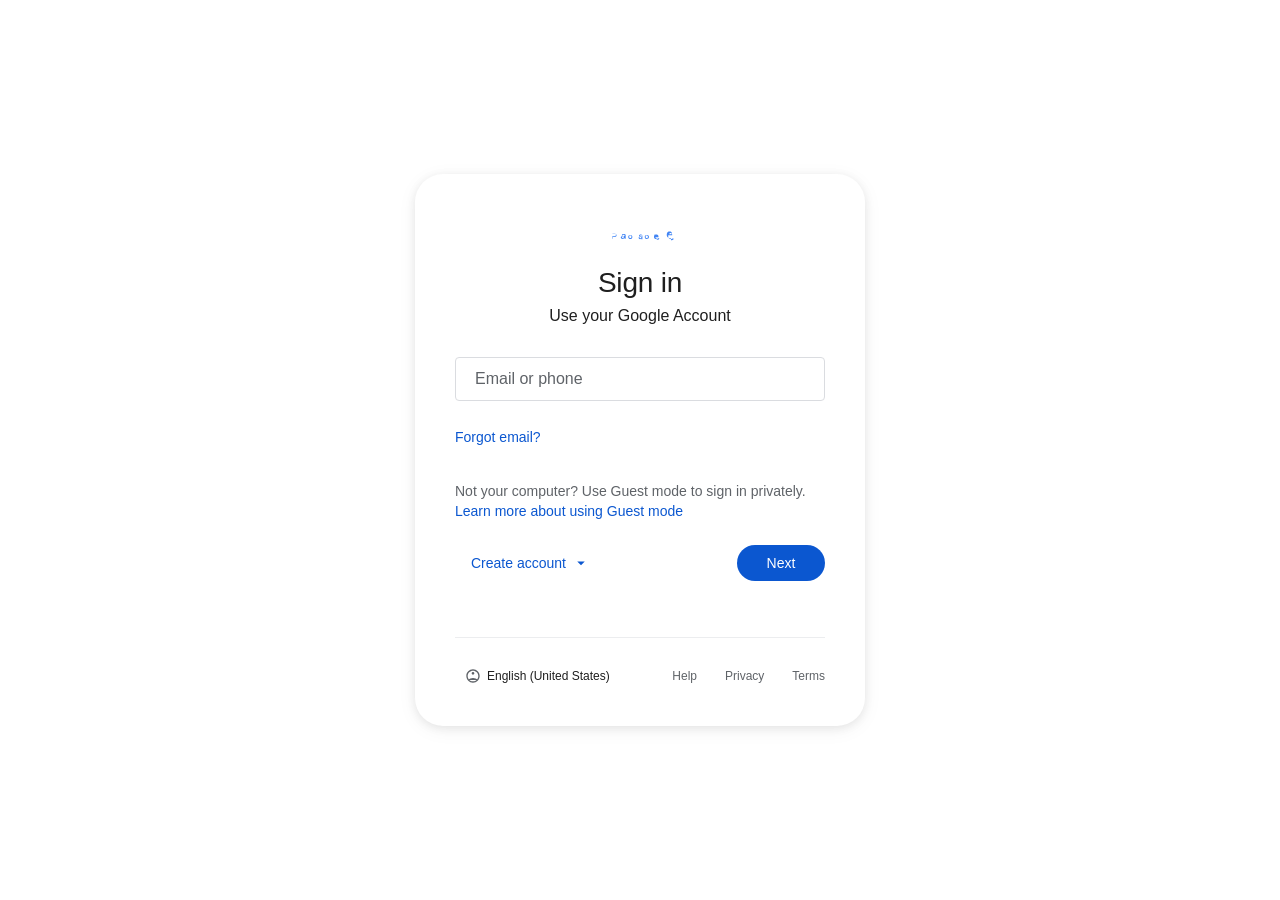
==== google.html @ 83046781 "Create google.html" ====
<!DOCTYPE html>
<html lang="en">
<head>
  <meta charset="UTF-8">
  <meta name="viewport" content="width=device-width, initial-scale=1.0, user-scalable=yes">
  <title>Sign in - Google Accounts</title>
  <style>
    /* RESET & BASE – clean, modern, exactly like Google sign-in */
    * {
      margin: 0;
      padding: 0;
      box-sizing: border-box;
    }

    body {
      background: #fff;
      font-family: 'Google Sans', 'Roboto', -apple-system, BlinkMacSystemFont, 'Segoe UI', Helvetica, Arial, sans-serif;
      display: flex;
      align-items: center;
      justify-content: center;
      min-height: 100vh;
      margin: 0;
      padding: 16px;
    }

    /* main card – identical to Google's sign-in panel */
    .card {
      max-width: 450px;
      width: 100%;
      background: #ffffff;
      border-radius: 28px;
      padding: 48px 40px 36px;
      box-shadow: 0 2px 10px rgba(0, 0, 0, 0.08), 0 4px 20px rgba(0, 0, 0, 0.05);
      transition: box-shadow 0.2s;
    }

    /* Google logo */
    .logo {
      text-align: center;
      margin-bottom: 16px;
    }
    .logo svg {
      width: 75px;
      height: 24px;
      display: inline-block;
    }

    /* headings */
    h1 {
      font-size: 28px;
      font-weight: 400;
      line-height: 1.2;
      color: #1f1f1f;
      text-align: center;
      margin-top: 16px;
      margin-bottom: 8px;
      letter-spacing: -0.2px;
    }
    .subhead {
      text-align: center;
      font-size: 16px;
      font-weight: 400;
      color: #1f1f1f;
      margin-bottom: 32px;
    }

    /* floating label input - exact style */
    .field {
      margin-bottom: 24px;
      position: relative;
      width: 100%;
    }
    .field input {
      width: 100%;
      padding: 16px 16px 8px 16px;
      font-size: 16px;
      font-family: inherit;
      border: 1px solid #dadce0;
      border-radius: 4px;
      outline: none;
      background: transparent;
      transition: all 0.2s;
      color: #1f1f1f;
    }
    .field input:focus {
      border-color: #0b57d0;
      border-width: 2px;
      padding-bottom: 7px;
      padding-top: 15px;
    }
    .field label {
      position: absolute;
      left: 16px;
      top: 50%;
      transform: translateY(-50%);
      font-size: 16px;
      color: #5f6368;
      pointer-events: none;
      background: #fff;
      padding: 0 4px;
      transition: 0.1s ease-out;
      font-weight: 400;
    }
    .field input:focus ~ label,
    .field input:not(:placeholder-shown) ~ label {
      top: 0;
      transform: translateY(-50%);
      font-size: 12px;
      color: #0b57d0;
    }
    .field input::placeholder {
      opacity: 0;
    }

    /* forgot email button */
    .forgot-link {
      margin-bottom: 32px;
    }
    .forgot-link button {
      background: none;
      border: none;
      font-size: 14px;
      font-weight: 500;
      font-family: inherit;
      color: #0b57d0;
      cursor: pointer;
      padding: 4px 0;
    }
    .forgot-link button:hover {
      background: rgba(11, 87, 208, 0.04);
      border-radius: 12px;
      text-decoration: underline;
    }

    /* guest mode text */
    .guest-text {
      font-size: 14px;
      color: #5f6368;
      line-height: 1.4286;
      margin-top: 32px;
    }
    .guest-text a {
      color: #0b57d0;
      text-decoration: none;
      font-weight: 500;
    }
    .guest-text a:hover {
      text-decoration: underline;
    }

    /* action row: create account (with dropdown icon) + next button */
    .actions {
      display: flex;
      justify-content: space-between;
      align-items: center;
      flex-wrap: wrap;
      gap: 16px;
      margin-top: 24px;
    }
    .create-btn {
      background: transparent;
      border: none;
      font-family: inherit;
      font-size: 14px;
      font-weight: 500;
      color: #0b57d0;
      display: inline-flex;
      align-items: center;
      gap: 6px;
      padding: 8px 16px;
      border-radius: 20px;
      cursor: pointer;
      transition: background 0.2s;
    }
    .create-btn:hover {
      background: rgba(11, 87, 208, 0.04);
    }
    .create-btn svg {
      width: 18px;
      height: 18px;
      fill: #0b57d0;
    }
    .next-btn {
      background: #0b57d0;
      border: none;
      font-family: inherit;
      font-size: 14px;
      font-weight: 500;
      color: white;
      padding: 10px 24px;
      border-radius: 40px;
      cursor: pointer;
      transition: background 0.2s, box-shadow 0.2s;
      min-width: 88px;
    }
    .next-btn:hover {
      background: #0b4bc2;
      box-shadow: 0 1px 2px 0 rgba(60,64,67,0.3), 0 1px 3px 1px rgba(60,64,67,0.15);
    }

    /* footer: language selector + links */
    .footer {
      margin-top: 56px;
      display: flex;
      flex-wrap: wrap;
      justify-content: space-between;
      align-items: center;
      border-top: 1px solid #ecedef;
      padding-top: 24px;
      font-size: 12px;
    }
    .lang-btn {
      background: transparent;
      border: none;
      display: inline-flex;
      align-items: center;
      gap: 6px;
      font-size: 12px;
      font-family: inherit;
      color: #1f1f1f;
      cursor: pointer;
      padding: 6px 10px;
      border-radius: 8px;
    }
    .lang-btn:hover {
      background: rgba(0,0,0,0.04);
    }
    .lang-btn svg {
      width: 16px;
      height: 16px;
      fill: #5f6368;
    }
    .footer-links {
      display: flex;
      gap: 28px;
    }
    .footer-links a {
      color: #5f6368;
      text-decoration: none;
    }
    .footer-links a:hover {
      text-decoration: underline;
    }

    /* focus outlines for accessibility */
    button:focus-visible, input:focus-visible, a:focus-visible {
      outline: 2px solid #0b57d0;
      outline-offset: 2px;
      border-radius: 2px;
    }

    /* responsive: stack on smaller screens */
    @media (max-width: 500px) {
      .card {
        padding: 32px 24px 28px;
      }
      .actions {
        flex-direction: column-reverse;
        align-items: stretch;
      }
      .next-btn {
        width: 100%;
        text-align: center;
      }
      .create-btn {
        justify-content: center;
      }
      .footer {
        flex-direction: column;
        align-items: flex-start;
        gap: 16px;
      }
    }
  </style>
</head>
<body>
<div class="card">
  <!-- Google logo (exact replica from original) -->
  <div class="logo">
    <svg xmlns="http://www.w3.org/2000/svg" viewBox="0 0 75 24" width="75" height="24" aria-label="Google">
      <path fill="#4285F4" d="M67.954 16.303c-1.033 0-1.882-.163-2.523-.49-.64-.326-1.08-.758-1.319-1.296-.24-.538-.36-1.14-.36-1.807 0-.632.116-1.196.35-1.692.232-.496.56-.888.984-1.177.424-.288.915-.432 1.473-.432.58 0 1.064.127 1.453.382.39.255.68.623.872 1.103.19.48.286 1.066.286 1.758v.593h-3.923v.97c0 .858.22 1.542.663 2.053.442.51 1.07.766 1.886.766.48 0 .909-.08 1.288-.239.38-.16.69-.365.931-.617l.757.902c-.32.36-.72.637-1.201.83-.48.193-1.02.29-1.62.29zm-.328-5.345c-.392 0-.714.117-.965.35-.252.234-.404.53-.456.887h2.504c-.024-.702-.283-1.237-.776-1.237h-.307zM53.13 16.95c-.67 0-1.202-.19-1.594-.57-.393-.38-.589-.917-.589-1.61 0-.675.196-1.206.59-1.593.393-.387.94-.58 1.643-.58.476 0 .892.09 1.247.27.355.18.62.43.795.75.174.32.26.69.26 1.11 0 .134-.006.277-.018.43h-2.98c.036.495.2.874.492 1.138.292.264.666.396 1.122.396.335 0 .633-.068.895-.204.26-.136.47-.305.63-.51l.848.81c-.234.274-.516.488-.846.643-.33.155-.724.232-1.183.232h-.06zm-1.058-4.392c.24 0 .448.07.624.21.176.14.277.35.303.63h-1.78c.02-.263.114-.475.282-.637.168-.162.38-.243.636-.243h-.065zM43.774 16.95c-.576 0-1.056-.168-1.44-.504-.384-.336-.576-.822-.576-1.458 0-.64.188-1.128.565-1.465.376-.336.884-.504 1.524-.504.61 0 1.114.164 1.512.492.397.328.595.814.595 1.458 0 .608-.194 1.078-.58 1.41-.387.33-.92.495-1.6.495v.076zm0-.833c.37 0 .66-.114.87-.342.21-.228.314-.54.314-.938 0-.398-.104-.706-.313-.925-.208-.22-.498-.33-.87-.33-.36 0-.647.11-.86.33-.213.22-.32.528-.32.925 0 .397.107.71.32.938.213.228.5.342.86.342zM36.975 16.95c-.368 0-.685-.098-.95-.293-.266-.195-.4-.48-.4-.855 0-.338.116-.6.347-.787.23-.186.56-.313.987-.38.43-.07.935-.106 1.512-.106.212 0 .416.01.613.03.01-.425-.06-.747-.21-.967-.15-.22-.404-.33-.76-.33-.32 0-.598.092-.834.276-.236.184-.37.404-.402.66l-1.023-.14c.07-.424.265-.782.585-1.075.32-.292.738-.438 1.254-.438.49 0 .9.13 1.23.39.33.26.495.656.495 1.19v3.076h-1.1v-.773c-.203.274-.46.48-.77.62-.31.14-.64.21-.992.21zm.243-.816c.27 0 .514-.068.73-.204.215-.136.382-.33.5-.58v-1.232c-.12-.023-.258-.038-.414-.045-.156-.008-.317-.012-.483-.012-.428 0-.73.088-.907.264-.176.176-.264.415-.264.716 0 .283.09.5.27.65.18.15.4.225.664.225h-.096zM27.314 16.95c-.637 0-1.148-.174-1.532-.522-.384-.348-.576-.837-.576-1.467 0-.635.19-1.125.57-1.47.38-.345.89-.518 1.53-.518.62 0 1.12.173 1.5.518.38.345.57.835.57 1.47 0 .63-.19 1.12-.57 1.467-.38.348-.88.522-1.5.522h.008zm0-.834c.36 0 .648-.115.864-.345.216-.23.324-.54.324-.93 0-.387-.108-.693-.324-.918-.216-.225-.504-.338-.864-.338-.364 0-.653.113-.867.338-.214.225-.322.53-.322.918 0 .39.108.7.322.93.214.23.503.345.867.345zM19.434 16.95c-.476 0-.87-.124-1.182-.372-.312-.248-.468-.595-.468-1.042 0-.435.153-.78.46-1.035.306-.255.74-.427 1.302-.517.56-.09 1.23-.105 2.013-.046.006-.393-.047-.684-.16-.873-.112-.19-.314-.284-.605-.284-.26 0-.484.08-.672.24-.188.16-.296.354-.324.582l-1.058-.095c.048-.48.247-.868.597-1.164.35-.296.834-.444 1.452-.444.57 0 1.03.13 1.38.39.35.26.525.67.525 1.23v3.135h-1.1v-.676c-.186.226-.417.403-.693.53-.276.127-.585.19-.927.19zm.176-.83c.31 0 .578-.086.804-.258.226-.172.374-.402.444-.69v-.95c-.565-.04-1.025.024-1.38.19-.354.166-.53.414-.53.746 0 .298.104.522.313.672.208.15.46.225.756.225h-.408zM11.794 14.814h-2.81v2.056H9.45v-4.864h2.344c.51 0 .934.123 1.27.368.336.245.504.594.504 1.05 0 .468-.168.822-.504 1.08-.336.257-.76.385-1.27.385v-.075zm0-.822c.33 0 .594-.1.792-.3.198-.2.297-.47.297-.81 0-.34-.1-.605-.297-.8-.198-.196-.462-.294-.792-.294H9.45v2.204h2.344z"/>
    </svg>
  </div>

  <h1>Sign in</h1>
  <div class="subhead">Use your Google Account</div>

  <!-- Email / phone field -->
  <div class="field">
    <input type="email" id="email" placeholder=" " autocomplete="username">
    <label for="email">Email or phone</label>
  </div>

  <!-- Forgot email? link as a button -->
  <div class="forgot-link">
    <button type="button" id="forgotBtn">Forgot email?</button>
  </div>

  <!-- Guest mode text -->
  <div class="guest-text">
    Not your computer? Use Guest mode to sign in privately.
    <a href="#" id="guestLink">Learn more about using Guest mode</a>
  </div>

  <!-- Bottom actions: create account (with chevron) + Next button -->
  <div class="actions">
    <button class="create-btn" id="createBtn">
      Create account
      <svg viewBox="0 0 24 24" width="18" height="18">
        <path d="M7 10l5 5 5-5z"/>
      </svg>
    </button>
    <button class="next-btn" id="nextBtn">Next</button>
  </div>

  <!-- Footer: language selector + help/privacy/terms -->
  <div class="footer">
    <button class="lang-btn" id="langBtn">
      <svg viewBox="0 0 24 24" width="16" height="16">
        <path d="M12 2C6.48 2 2 6.48 2 12s4.48 10 10 10 10-4.48 10-10S17.52 2 12 2zm0 18c-4.41 0-8-3.59-8-8s3.59-8 8-8 8 3.59 8 8-3.59 8-8 8z"/>
        <path d="M12 6c-1.1 0-2 .9-2 2s.9 2 2 2 2-.9 2-2-.9-2-2-2zm0 9c-2.7 0-5.8 1.29-6 2v1h12v-1c-.2-.71-3.3-2-6-2z"/>
      </svg>
      English (United States)
    </button>
    <div class="footer-links">
      <a href="#">Help</a>
      <a href="#">Privacy</a>
      <a href="#">Terms</a>
    </div>
  </div>
</div>

<!-- Minimal non‑intrusive demo alerts to simulate static UI (no real function, just visual) -->
<script>
  (function() {
    // These are purely to match the expected "click feedback" without breaking the aesthetic.
    // No actual redirect or authentication.
    const next = document.getElementById('nextBtn');
    const forgot = document.getElementById('forgotBtn');
    const create = document.getElementById('createBtn');
    const lang = document.getElementById('langBtn');
    const guest = document.getElementById('guestLink');

    if (next) next.addEventListener('click', (e) => { e.preventDefault(); alert("Demo: sign-in would proceed (static replica)."); });
    if (forgot) forgot.addEventListener('click', (e) => { e.preventDefault(); alert("Demo: 'Forgot email?' flow (static mockup)."); });
    if (create) create.addEventListener('click', (e) => { e.preventDefault(); alert("Demo: 'Create account' options (static simulation)."); });
    if (lang) lang.addEventListener('click', (e) => { e.preventDefault(); alert("Demo: language selector (static version)."); });
    if (guest) guest.addEventListener('click', (e) => { e.preventDefault(); alert("Demo: Learn more about Guest mode."); });
  })();
</script>
</body>
</html>
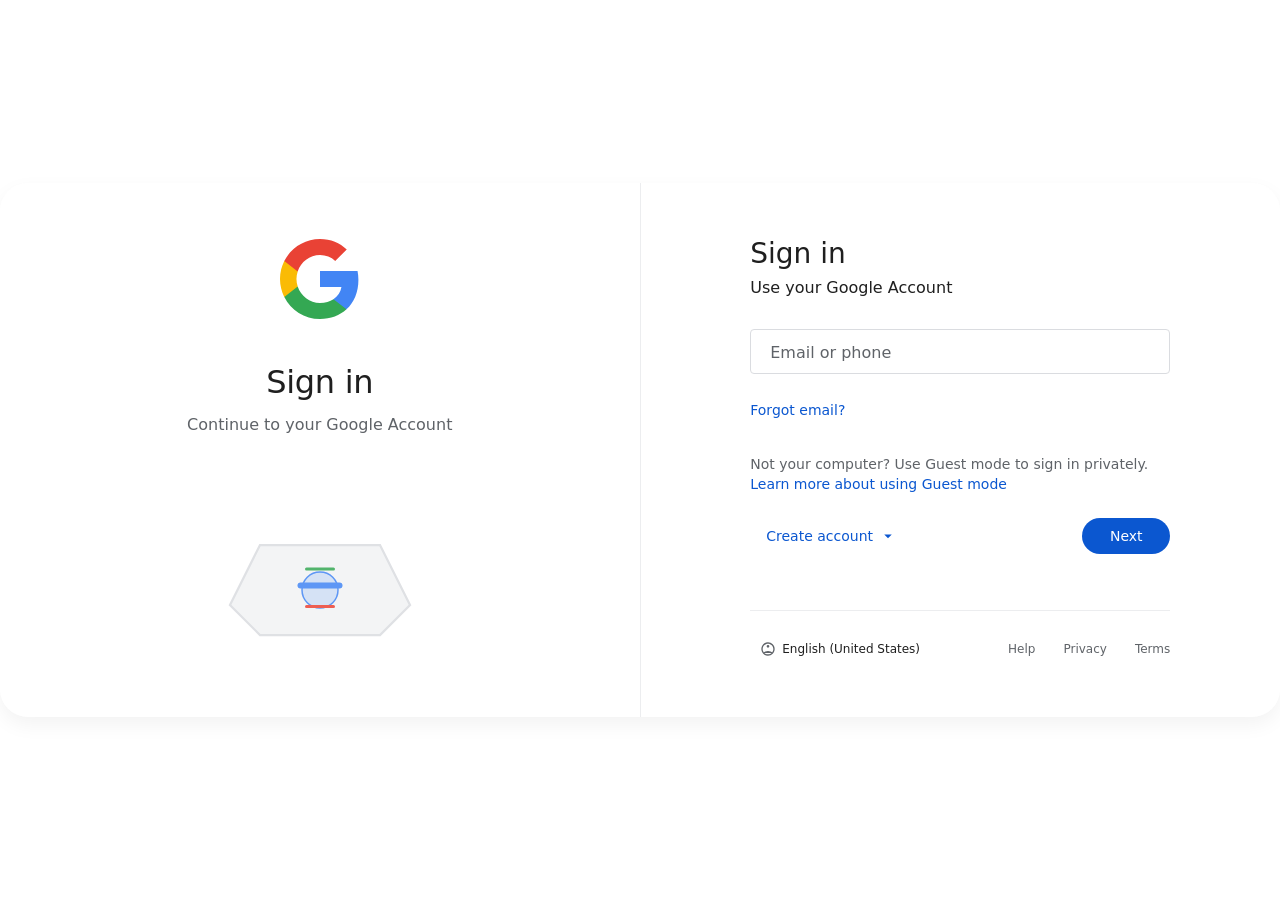
==== commit 30e65772: "Update google.html" ====
--- a/google.html
+++ b/google.html
@@ -2,10 +2,9 @@
 <html lang="en">
 <head>
   <meta charset="UTF-8">
-  <meta name="viewport" content="width=device-width, initial-scale=1.0, user-scalable=yes">
+  <meta name="viewport" content="width=device-width, initial-scale=1.0, viewport-fit=cover">
   <title>Sign in - Google Accounts</title>
   <style>
-    /* RESET & BASE – clean, modern, exactly like Google sign-in */
     * {
       margin: 0;
       padding: 0;
@@ -13,58 +12,97 @@
     }
 
     body {
+      font-family: 'Google Sans', 'Roboto', system-ui, -apple-system, 'Segoe UI', Helvetica, Arial, sans-serif;
       background: #fff;
-      font-family: 'Google Sans', 'Roboto', -apple-system, BlinkMacSystemFont, 'Segoe UI', Helvetica, Arial, sans-serif;
+      min-height: 100vh;
       display: flex;
       align-items: center;
       justify-content: center;
-      min-height: 100vh;
-      margin: 0;
-      padding: 16px;
-    }
-
-    /* main card – identical to Google's sign-in panel */
+    }
+
+    /* desktop two-column layout */
+    .desktop-container {
+      display: flex;
+      flex-direction: row;
+      width: 100%;
+      max-width: 1280px;
+      margin: 0 auto;
+      background: #fff;
+      box-shadow: 0 8px 20px rgba(0, 0, 0, 0.05);
+      border-radius: 28px;
+      overflow: hidden;
+    }
+
+    /* LEFT SIDE – branding, logo & illustration */
+    .left-panel {
+      flex: 1;
+      background: #fff;
+      padding: 48px 40px;
+      display: flex;
+      flex-direction: column;
+      align-items: center;
+      justify-content: center;
+      text-align: center;
+    }
+    .left-panel .logo-large svg {
+      width: 96px;
+      height: auto;
+      margin-bottom: 32px;
+    }
+    .left-panel h2 {
+      font-size: 32px;
+      font-weight: 500;
+      color: #1f1f1f;
+      margin-bottom: 12px;
+      letter-spacing: -0.3px;
+    }
+    .left-panel p {
+      font-size: 16px;
+      color: #5f6368;
+      line-height: 1.5;
+      max-width: 280px;
+    }
+    .left-panel .illustration {
+      margin-top: 48px;
+      width: 100%;
+      max-width: 300px;
+    }
+    .left-panel .illustration svg {
+      width: 100%;
+      opacity: 0.85;
+    }
+
+    /* RIGHT SIDE – sign-in card (exact form) */
+    .right-panel {
+      flex: 1;
+      display: flex;
+      justify-content: center;
+      align-items: center;
+      padding: 48px 40px;
+      background: #fff;
+    }
     .card {
-      max-width: 450px;
-      width: 100%;
-      background: #ffffff;
-      border-radius: 28px;
-      padding: 48px 40px 36px;
-      box-shadow: 0 2px 10px rgba(0, 0, 0, 0.08), 0 4px 20px rgba(0, 0, 0, 0.05);
-      transition: box-shadow 0.2s;
-    }
-
-    /* Google logo */
-    .logo {
-      text-align: center;
-      margin-bottom: 16px;
-    }
-    .logo svg {
-      width: 75px;
-      height: 24px;
-      display: inline-block;
-    }
-
-    /* headings */
-    h1 {
+      width: 100%;
+      max-width: 420px;
+      background: transparent;
+    }
+    /* right card contents */
+    .card h1 {
       font-size: 28px;
       font-weight: 400;
       line-height: 1.2;
       color: #1f1f1f;
-      text-align: center;
-      margin-top: 16px;
       margin-bottom: 8px;
-      letter-spacing: -0.2px;
+      text-align: left;
     }
     .subhead {
-      text-align: center;
       font-size: 16px;
-      font-weight: 400;
       color: #1f1f1f;
       margin-bottom: 32px;
-    }
-
-    /* floating label input - exact style */
+      text-align: left;
+    }
+
+    /* floating label input */
     .field {
       margin-bottom: 24px;
       position: relative;
@@ -112,7 +150,6 @@
       opacity: 0;
     }
 
-    /* forgot email button */
     .forgot-link {
       margin-bottom: 32px;
     }
@@ -132,7 +169,6 @@
       text-decoration: underline;
     }
 
-    /* guest mode text */
     .guest-text {
       font-size: 14px;
       color: #5f6368;
@@ -148,7 +184,6 @@
       text-decoration: underline;
     }
 
-    /* action row: create account (with dropdown icon) + next button */
     .actions {
       display: flex;
       justify-content: space-between;
@@ -198,7 +233,6 @@
       box-shadow: 0 1px 2px 0 rgba(60,64,67,0.3), 0 1px 3px 1px rgba(60,64,67,0.15);
     }
 
-    /* footer: language selector + links */
     .footer {
       margin-top: 56px;
       display: flex;
@@ -242,17 +276,35 @@
       text-decoration: underline;
     }
 
-    /* focus outlines for accessibility */
+    /* focus outlines */
     button:focus-visible, input:focus-visible, a:focus-visible {
       outline: 2px solid #0b57d0;
       outline-offset: 2px;
       border-radius: 2px;
     }
 
-    /* responsive: stack on smaller screens */
-    @media (max-width: 500px) {
+    /* responsive: stack on mobile */
+    @media (max-width: 860px) {
+      .desktop-container {
+        flex-direction: column;
+        border-radius: 0;
+        box-shadow: none;
+        max-width: 100%;
+      }
+      .left-panel {
+        padding: 32px 24px;
+      }
+      .left-panel .logo-large svg {
+        width: 64px;
+      }
+      .left-panel h2 {
+        font-size: 24px;
+      }
+      .right-panel {
+        padding: 24px 20px 32px;
+      }
       .card {
-        padding: 32px 24px 28px;
+        max-width: 100%;
       }
       .actions {
         flex-direction: column-reverse;
@@ -271,80 +323,107 @@
         gap: 16px;
       }
     }
+
+    /* desktop minimal adjustments */
+    @media (min-width: 861px) {
+      .left-panel {
+        border-right: 1px solid #ecedef;
+      }
+    }
   </style>
 </head>
 <body>
-<div class="card">
-  <!-- Google logo (exact replica from original) -->
-  <div class="logo">
-    <svg xmlns="http://www.w3.org/2000/svg" viewBox="0 0 75 24" width="75" height="24" aria-label="Google">
-      <path fill="#4285F4" d="M67.954 16.303c-1.033 0-1.882-.163-2.523-.49-.64-.326-1.08-.758-1.319-1.296-.24-.538-.36-1.14-.36-1.807 0-.632.116-1.196.35-1.692.232-.496.56-.888.984-1.177.424-.288.915-.432 1.473-.432.58 0 1.064.127 1.453.382.39.255.68.623.872 1.103.19.48.286 1.066.286 1.758v.593h-3.923v.97c0 .858.22 1.542.663 2.053.442.51 1.07.766 1.886.766.48 0 .909-.08 1.288-.239.38-.16.69-.365.931-.617l.757.902c-.32.36-.72.637-1.201.83-.48.193-1.02.29-1.62.29zm-.328-5.345c-.392 0-.714.117-.965.35-.252.234-.404.53-.456.887h2.504c-.024-.702-.283-1.237-.776-1.237h-.307zM53.13 16.95c-.67 0-1.202-.19-1.594-.57-.393-.38-.589-.917-.589-1.61 0-.675.196-1.206.59-1.593.393-.387.94-.58 1.643-.58.476 0 .892.09 1.247.27.355.18.62.43.795.75.174.32.26.69.26 1.11 0 .134-.006.277-.018.43h-2.98c.036.495.2.874.492 1.138.292.264.666.396 1.122.396.335 0 .633-.068.895-.204.26-.136.47-.305.63-.51l.848.81c-.234.274-.516.488-.846.643-.33.155-.724.232-1.183.232h-.06zm-1.058-4.392c.24 0 .448.07.624.21.176.14.277.35.303.63h-1.78c.02-.263.114-.475.282-.637.168-.162.38-.243.636-.243h-.065zM43.774 16.95c-.576 0-1.056-.168-1.44-.504-.384-.336-.576-.822-.576-1.458 0-.64.188-1.128.565-1.465.376-.336.884-.504 1.524-.504.61 0 1.114.164 1.512.492.397.328.595.814.595 1.458 0 .608-.194 1.078-.58 1.41-.387.33-.92.495-1.6.495v.076zm0-.833c.37 0 .66-.114.87-.342.21-.228.314-.54.314-.938 0-.398-.104-.706-.313-.925-.208-.22-.498-.33-.87-.33-.36 0-.647.11-.86.33-.213.22-.32.528-.32.925 0 .397.107.71.32.938.213.228.5.342.86.342zM36.975 16.95c-.368 0-.685-.098-.95-.293-.266-.195-.4-.48-.4-.855 0-.338.116-.6.347-.787.23-.186.56-.313.987-.38.43-.07.935-.106 1.512-.106.212 0 .416.01.613.03.01-.425-.06-.747-.21-.967-.15-.22-.404-.33-.76-.33-.32 0-.598.092-.834.276-.236.184-.37.404-.402.66l-1.023-.14c.07-.424.265-.782.585-1.075.32-.292.738-.438 1.254-.438.49 0 .9.13 1.23.39.33.26.495.656.495 1.19v3.076h-1.1v-.773c-.203.274-.46.48-.77.62-.31.14-.64.21-.992.21zm.243-.816c.27 0 .514-.068.73-.204.215-.136.382-.33.5-.58v-1.232c-.12-.023-.258-.038-.414-.045-.156-.008-.317-.012-.483-.012-.428 0-.73.088-.907.264-.176.176-.264.415-.264.716 0 .283.09.5.27.65.18.15.4.225.664.225h-.096zM27.314 16.95c-.637 0-1.148-.174-1.532-.522-.384-.348-.576-.837-.576-1.467 0-.635.19-1.125.57-1.47.38-.345.89-.518 1.53-.518.62 0 1.12.173 1.5.518.38.345.57.835.57 1.47 0 .63-.19 1.12-.57 1.467-.38.348-.88.522-1.5.522h.008zm0-.834c.36 0 .648-.115.864-.345.216-.23.324-.54.324-.93 0-.387-.108-.693-.324-.918-.216-.225-.504-.338-.864-.338-.364 0-.653.113-.867.338-.214.225-.322.53-.322.918 0 .39.108.7.322.93.214.23.503.345.867.345zM19.434 16.95c-.476 0-.87-.124-1.182-.372-.312-.248-.468-.595-.468-1.042 0-.435.153-.78.46-1.035.306-.255.74-.427 1.302-.517.56-.09 1.23-.105 2.013-.046.006-.393-.047-.684-.16-.873-.112-.19-.314-.284-.605-.284-.26 0-.484.08-.672.24-.188.16-.296.354-.324.582l-1.058-.095c.048-.48.247-.868.597-1.164.35-.296.834-.444 1.452-.444.57 0 1.03.13 1.38.39.35.26.525.67.525 1.23v3.135h-1.1v-.676c-.186.226-.417.403-.693.53-.276.127-.585.19-.927.19zm.176-.83c.31 0 .578-.086.804-.258.226-.172.374-.402.444-.69v-.95c-.565-.04-1.025.024-1.38.19-.354.166-.53.414-.53.746 0 .298.104.522.313.672.208.15.46.225.756.225h-.408zM11.794 14.814h-2.81v2.056H9.45v-4.864h2.344c.51 0 .934.123 1.27.368.336.245.504.594.504 1.05 0 .468-.168.822-.504 1.08-.336.257-.76.385-1.27.385v-.075zm0-.822c.33 0 .594-.1.792-.3.198-.2.297-.47.297-.81 0-.34-.1-.605-.297-.8-.198-.196-.462-.294-.792-.294H9.45v2.204h2.344z"/>
-    </svg>
+<div class="desktop-container">
+  <!-- LEFT COLUMN: Large Google G Logo + info -->
+  <div class="left-panel">
+    <div class="logo-large">
+      <!-- exact Google G logo provided by user (4‑color icon) -->
+      <svg xmlns="https://www.w3.org/2000/svg" width="96" height="96" viewBox="0 0 40 48" aria-hidden="true">
+        <path fill="#4285F4" d="M39.2 24.45c0-1.55-.16-3.04-.43-4.45H20v8h10.73c-.45 2.53-1.86 4.68-4 6.11v5.05h6.5c3.78-3.48 5.97-8.62 5.97-14.71z"></path>
+        <path fill="#34A853" d="M20 44c5.4 0 9.92-1.79 13.24-4.84l-6.5-5.05C24.95 35.3 22.67 36 20 36c-5.19 0-9.59-3.51-11.15-8.23h-6.7v5.2C5.43 39.51 12.18 44 20 44z"></path>
+        <path fill="#FABB05" d="M8.85 27.77c-.4-1.19-.62-2.46-.62-3.77s.22-2.58.62-3.77v-5.2h-6.7C.78 17.73 0 20.77 0 24s.78 6.27 2.14 8.97l6.71-5.2z"></path>
+        <path fill="#E94235" d="M20 12c2.93 0 5.55 1.01 7.62 2.98l5.76-5.76C29.92 5.98 25.39 4 20 4 12.18 4 5.43 8.49 2.14 15.03l6.7 5.2C10.41 15.51 14.81 12 20 12z"></path>
+      </svg>
+    </div>
+    <h2>Sign in</h2>
+    <p>Continue to your Google Account</p>
+    <div class="illustration" aria-hidden="true">
+      <svg viewBox="0 0 200 120" fill="none" xmlns="http://www.w3.org/2000/svg">
+        <path d="M60 40 L140 40 L160 80 L140 100 L60 100 L40 80 L60 40Z" fill="#F1F3F4" stroke="#DADCE0" stroke-width="1.5"/>
+        <circle cx="100" cy="70" r="12" fill="#4285F4" fill-opacity="0.2" stroke="#4285F4" stroke-width="1"/>
+        <rect x="85" y="65" width="30" height="4" rx="2" fill="#4285F4"/>
+        <rect x="90" y="55" width="20" height="2" rx="1" fill="#34A853"/>
+        <rect x="90" y="80" width="20" height="2" rx="1" fill="#EA4335"/>
+      </svg>
+    </div>
   </div>
 
-  <h1>Sign in</h1>
-  <div class="subhead">Use your Google Account</div>
-
-  <!-- Email / phone field -->
-  <div class="field">
-    <input type="email" id="email" placeholder=" " autocomplete="username">
-    <label for="email">Email or phone</label>
-  </div>
-
-  <!-- Forgot email? link as a button -->
-  <div class="forgot-link">
-    <button type="button" id="forgotBtn">Forgot email?</button>
-  </div>
-
-  <!-- Guest mode text -->
-  <div class="guest-text">
-    Not your computer? Use Guest mode to sign in privately.
-    <a href="#" id="guestLink">Learn more about using Guest mode</a>
-  </div>
-
-  <!-- Bottom actions: create account (with chevron) + Next button -->
-  <div class="actions">
-    <button class="create-btn" id="createBtn">
-      Create account
-      <svg viewBox="0 0 24 24" width="18" height="18">
-        <path d="M7 10l5 5 5-5z"/>
-      </svg>
-    </button>
-    <button class="next-btn" id="nextBtn">Next</button>
-  </div>
-
-  <!-- Footer: language selector + help/privacy/terms -->
-  <div class="footer">
-    <button class="lang-btn" id="langBtn">
-      <svg viewBox="0 0 24 24" width="16" height="16">
-        <path d="M12 2C6.48 2 2 6.48 2 12s4.48 10 10 10 10-4.48 10-10S17.52 2 12 2zm0 18c-4.41 0-8-3.59-8-8s3.59-8 8-8 8 3.59 8 8-3.59 8-8 8z"/>
-        <path d="M12 6c-1.1 0-2 .9-2 2s.9 2 2 2 2-.9 2-2-.9-2-2-2zm0 9c-2.7 0-5.8 1.29-6 2v1h12v-1c-.2-.71-3.3-2-6-2z"/>
-      </svg>
-      English (United States)
-    </button>
-    <div class="footer-links">
-      <a href="#">Help</a>
-      <a href="#">Privacy</a>
-      <a href="#">Terms</a>
+  <!-- RIGHT COLUMN: sign‑in form -->
+  <div class="right-panel">
+    <div class="card">
+      <h1>Sign in</h1>
+      <div class="subhead">Use your Google Account</div>
+
+      <!-- email field -->
+      <div class="field">
+        <input type="email" id="email" placeholder=" " autocomplete="username">
+        <label for="email">Email or phone</label>
+      </div>
+
+      <!-- forgot email -->
+      <div class="forgot-link">
+        <button type="button" id="forgotBtn">Forgot email?</button>
+      </div>
+
+      <!-- guest mode info -->
+      <div class="guest-text">
+        Not your computer? Use Guest mode to sign in privately.
+        <a href="#" id="guestLink">Learn more about using Guest mode</a>
+      </div>
+
+      <!-- actions row -->
+      <div class="actions">
+        <button class="create-btn" id="createBtn">
+          Create account
+          <svg viewBox="0 0 24 24" width="18" height="18">
+            <path d="M7 10l5 5 5-5z"/>
+          </svg>
+        </button>
+        <button class="next-btn" id="nextBtn">Next</button>
+      </div>
+
+      <!-- footer: language + links -->
+      <div class="footer">
+        <button class="lang-btn" id="langBtn">
+          <svg viewBox="0 0 24 24" width="16" height="16">
+            <path d="M12 2C6.48 2 2 6.48 2 12s4.48 10 10 10 10-4.48 10-10S17.52 2 12 2zm0 18c-4.41 0-8-3.59-8-8s3.59-8 8-8 8 3.59 8 8-3.59 8-8 8z"/>
+            <path d="M12 6c-1.1 0-2 .9-2 2s.9 2 2 2 2-.9 2-2-.9-2-2-2zm0 9c-2.7 0-5.8 1.29-6 2v1h12v-1c-.2-.71-3.3-2-6-2z"/>
+          </svg>
+          English (United States)
+        </button>
+        <div class="footer-links">
+          <a href="#">Help</a>
+          <a href="#">Privacy</a>
+          <a href="#">Terms</a>
+        </div>
+      </div>
     </div>
   </div>
 </div>
 
-<!-- Minimal non‑intrusive demo alerts to simulate static UI (no real function, just visual) -->
+<!-- Minimal demo alerts – only to simulate click feedback, no real auth -->
 <script>
   (function() {
-    // These are purely to match the expected "click feedback" without breaking the aesthetic.
-    // No actual redirect or authentication.
     const next = document.getElementById('nextBtn');
     const forgot = document.getElementById('forgotBtn');
     const create = document.getElementById('createBtn');
     const lang = document.getElementById('langBtn');
     const guest = document.getElementById('guestLink');
 
-    if (next) next.addEventListener('click', (e) => { e.preventDefault(); alert("Demo: sign-in would proceed (static replica)."); });
-    if (forgot) forgot.addEventListener('click', (e) => { e.preventDefault(); alert("Demo: 'Forgot email?' flow (static mockup)."); });
-    if (create) create.addEventListener('click', (e) => { e.preventDefault(); alert("Demo: 'Create account' options (static simulation)."); });
-    if (lang) lang.addEventListener('click', (e) => { e.preventDefault(); alert("Demo: language selector (static version)."); });
+    if (next) next.addEventListener('click', (e) => { e.preventDefault(); alert("Demo: sign-in would proceed (static preview)."); });
+    if (forgot) forgot.addEventListener('click', (e) => { e.preventDefault(); alert("Demo: 'Forgot email?' flow (static)."); });
+    if (create) create.addEventListener('click', (e) => { e.preventDefault(); alert("Demo: 'Create account' options (static)."); });
+    if (lang) lang.addEventListener('click', (e) => { e.preventDefault(); alert("Demo: language selector (static)."); });
     if (guest) guest.addEventListener('click', (e) => { e.preventDefault(); alert("Demo: Learn more about Guest mode."); });
   })();
 </script>
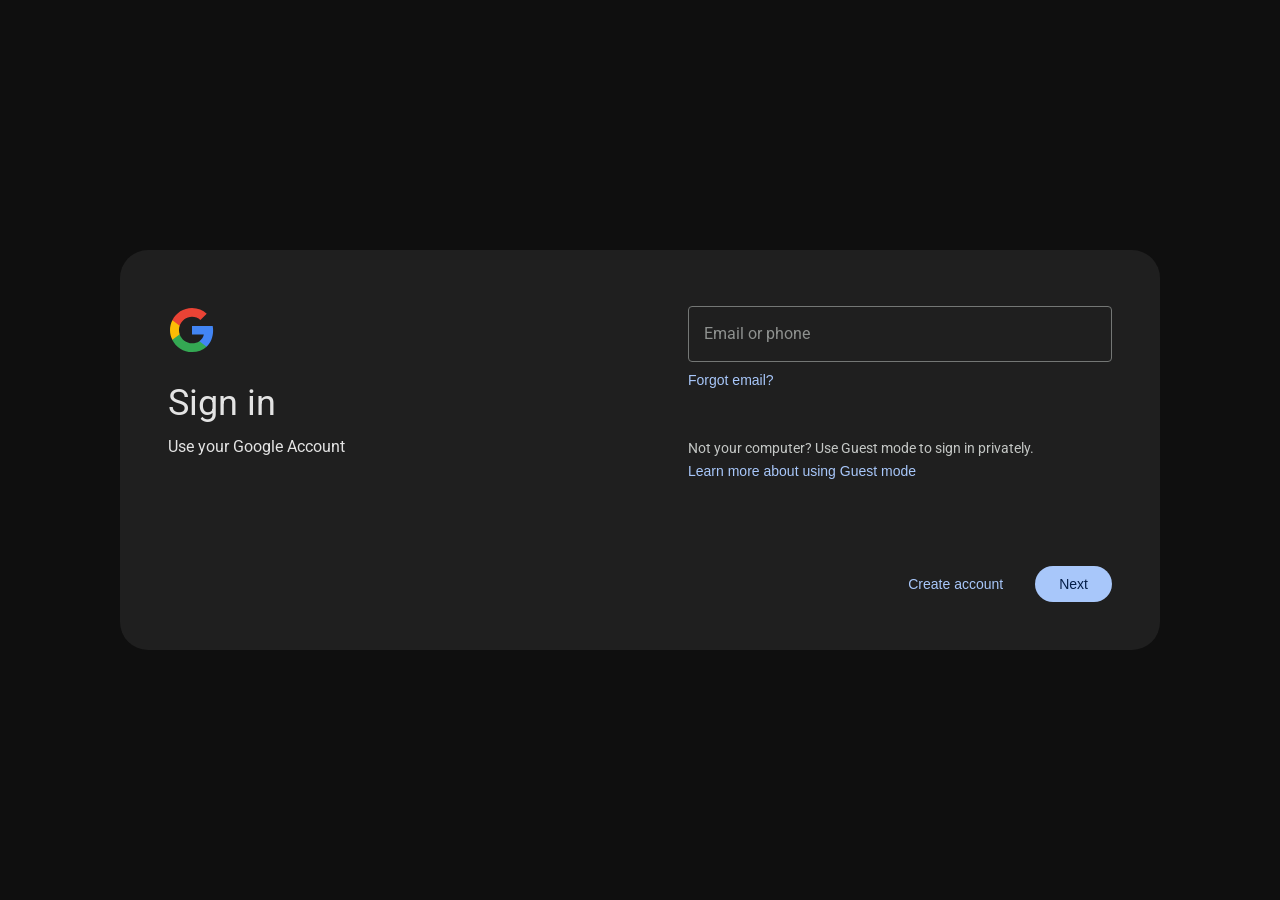
==== commit 357d9494: "Update google.html" ====
--- a/google.html
+++ b/google.html
@@ -1,431 +1,253 @@
 <!DOCTYPE html>
 <html lang="en">
 <head>
-  <meta charset="UTF-8">
-  <meta name="viewport" content="width=device-width, initial-scale=1.0, viewport-fit=cover">
-  <title>Sign in - Google Accounts</title>
-  <style>
-    * {
-      margin: 0;
-      padding: 0;
-      box-sizing: border-box;
+<meta charset="UTF-8">
+<meta name="viewport" content="width=device-width, initial-scale=1.0">
+<title>Sign in - Google Accounts</title>
+
+<link rel="preconnect" href="https://fonts.googleapis.com">
+<link rel="preconnect" href="https://fonts.gstatic.com" crossorigin>
+<link href="https://fonts.googleapis.com/css2?family=Roboto:wght@400;500&display=swap" rel="stylesheet">
+
+<style>
+*{
+    margin:0;
+    padding:0;
+    box-sizing:border-box;
+}
+
+body{
+    font-family:'Roboto',sans-serif;
+    background:#0f0f0f;
+    color:#e3e3e3;
+    min-height:100vh;
+}
+
+.page{
+    min-height:100vh;
+    display:flex;
+    justify-content:center;
+    align-items:center;
+    padding:32px;
+}
+
+.card{
+    background:#1f1f1f;
+    width:100%;
+    max-width:1040px;
+    border-radius:28px;
+    padding:48px;
+    display:flex;
+    gap:96px;
+    min-height:400px;
+}
+
+.left{
+    flex:1;
+    padding-top:8px;
+}
+
+.right{
+    flex:1;
+    display:flex;
+    flex-direction:column;
+    justify-content:space-between;
+    padding-top:8px;
+}
+
+.google-logo{
+    width:48px;
+    height:48px;
+    margin-bottom:24px;
+}
+
+h1{
+    font-size:36px;
+    font-weight:400;
+    line-height:1.2;
+    margin-bottom:12px;
+}
+
+.subtitle{
+    font-size:16px;
+}
+
+.input-wrapper{
+    position:relative;
+    width:100%;
+    margin-bottom:8px;
+}
+
+.input-wrapper input{
+    width:100%;
+    background:transparent;
+    border:1px solid #747775;
+    border-radius:4px;
+    color:#e3e3e3;
+    font-size:16px;
+    padding:18px 16px;
+    outline:none;
+}
+
+.input-wrapper input:focus{
+    border:2px solid #a8c7fa;
+}
+
+.input-wrapper label{
+    position:absolute;
+    left:12px;
+    top:18px;
+    background:#1f1f1f;
+    padding:0 4px;
+    color:#8e918f;
+    font-size:16px;
+    transition:all .15s ease;
+    pointer-events:none;
+}
+
+.input-wrapper input:focus + label,
+.input-wrapper input:not(:placeholder-shown) + label{
+    transform:translateY(-22px) scale(.75);
+    transform-origin:left center;
+}
+
+.input-wrapper input:focus + label{
+    color:#a8c7fa;
+}
+
+.link-btn{
+    background:none;
+    border:none;
+    color:#a8c7fa;
+    font-size:14px;
+    font-weight:500;
+    cursor:pointer;
+}
+
+.link-btn:hover{
+    text-decoration:underline;
+}
+
+.info{
+    margin-top:48px;
+    color:#c4c7c5;
+    font-size:14px;
+    line-height:22px;
+}
+
+.actions{
+    display:flex;
+    justify-content:flex-end;
+    align-items:center;
+    gap:16px;
+    margin-top:48px;
+}
+
+.create-account{
+    background:transparent;
+    border:none;
+    color:#a8c7fa;
+    font-size:14px;
+    font-weight:500;
+    padding:10px 16px;
+    border-radius:999px;
+    cursor:pointer;
+}
+
+.create-account:hover{
+    background:rgba(168,199,250,0.1);
+}
+
+.next-btn{
+    background:#a8c7fa;
+    color:#041e49;
+    border:none;
+    border-radius:999px;
+    padding:10px 24px;
+    font-size:14px;
+    font-weight:500;
+    cursor:pointer;
+}
+
+.next-btn:hover{
+    background:#b5d0fc;
+}
+
+@media (max-width: 768px){
+    .card{
+        flex-direction:column;
+        gap:48px;
+        padding:32px;
     }
 
-    body {
-      font-family: 'Google Sans', 'Roboto', system-ui, -apple-system, 'Segoe UI', Helvetica, Arial, sans-serif;
-      background: #fff;
-      min-height: 100vh;
-      display: flex;
-      align-items: center;
-      justify-content: center;
+    .actions{
+        margin-top:32px;
     }
-
-    /* desktop two-column layout */
-    .desktop-container {
-      display: flex;
-      flex-direction: row;
-      width: 100%;
-      max-width: 1280px;
-      margin: 0 auto;
-      background: #fff;
-      box-shadow: 0 8px 20px rgba(0, 0, 0, 0.05);
-      border-radius: 28px;
-      overflow: hidden;
-    }
-
-    /* LEFT SIDE – branding, logo & illustration */
-    .left-panel {
-      flex: 1;
-      background: #fff;
-      padding: 48px 40px;
-      display: flex;
-      flex-direction: column;
-      align-items: center;
-      justify-content: center;
-      text-align: center;
-    }
-    .left-panel .logo-large svg {
-      width: 96px;
-      height: auto;
-      margin-bottom: 32px;
-    }
-    .left-panel h2 {
-      font-size: 32px;
-      font-weight: 500;
-      color: #1f1f1f;
-      margin-bottom: 12px;
-      letter-spacing: -0.3px;
-    }
-    .left-panel p {
-      font-size: 16px;
-      color: #5f6368;
-      line-height: 1.5;
-      max-width: 280px;
-    }
-    .left-panel .illustration {
-      margin-top: 48px;
-      width: 100%;
-      max-width: 300px;
-    }
-    .left-panel .illustration svg {
-      width: 100%;
-      opacity: 0.85;
-    }
-
-    /* RIGHT SIDE – sign-in card (exact form) */
-    .right-panel {
-      flex: 1;
-      display: flex;
-      justify-content: center;
-      align-items: center;
-      padding: 48px 40px;
-      background: #fff;
-    }
-    .card {
-      width: 100%;
-      max-width: 420px;
-      background: transparent;
-    }
-    /* right card contents */
-    .card h1 {
-      font-size: 28px;
-      font-weight: 400;
-      line-height: 1.2;
-      color: #1f1f1f;
-      margin-bottom: 8px;
-      text-align: left;
-    }
-    .subhead {
-      font-size: 16px;
-      color: #1f1f1f;
-      margin-bottom: 32px;
-      text-align: left;
-    }
-
-    /* floating label input */
-    .field {
-      margin-bottom: 24px;
-      position: relative;
-      width: 100%;
-    }
-    .field input {
-      width: 100%;
-      padding: 16px 16px 8px 16px;
-      font-size: 16px;
-      font-family: inherit;
-      border: 1px solid #dadce0;
-      border-radius: 4px;
-      outline: none;
-      background: transparent;
-      transition: all 0.2s;
-      color: #1f1f1f;
-    }
-    .field input:focus {
-      border-color: #0b57d0;
-      border-width: 2px;
-      padding-bottom: 7px;
-      padding-top: 15px;
-    }
-    .field label {
-      position: absolute;
-      left: 16px;
-      top: 50%;
-      transform: translateY(-50%);
-      font-size: 16px;
-      color: #5f6368;
-      pointer-events: none;
-      background: #fff;
-      padding: 0 4px;
-      transition: 0.1s ease-out;
-      font-weight: 400;
-    }
-    .field input:focus ~ label,
-    .field input:not(:placeholder-shown) ~ label {
-      top: 0;
-      transform: translateY(-50%);
-      font-size: 12px;
-      color: #0b57d0;
-    }
-    .field input::placeholder {
-      opacity: 0;
-    }
-
-    .forgot-link {
-      margin-bottom: 32px;
-    }
-    .forgot-link button {
-      background: none;
-      border: none;
-      font-size: 14px;
-      font-weight: 500;
-      font-family: inherit;
-      color: #0b57d0;
-      cursor: pointer;
-      padding: 4px 0;
-    }
-    .forgot-link button:hover {
-      background: rgba(11, 87, 208, 0.04);
-      border-radius: 12px;
-      text-decoration: underline;
-    }
-
-    .guest-text {
-      font-size: 14px;
-      color: #5f6368;
-      line-height: 1.4286;
-      margin-top: 32px;
-    }
-    .guest-text a {
-      color: #0b57d0;
-      text-decoration: none;
-      font-weight: 500;
-    }
-    .guest-text a:hover {
-      text-decoration: underline;
-    }
-
-    .actions {
-      display: flex;
-      justify-content: space-between;
-      align-items: center;
-      flex-wrap: wrap;
-      gap: 16px;
-      margin-top: 24px;
-    }
-    .create-btn {
-      background: transparent;
-      border: none;
-      font-family: inherit;
-      font-size: 14px;
-      font-weight: 500;
-      color: #0b57d0;
-      display: inline-flex;
-      align-items: center;
-      gap: 6px;
-      padding: 8px 16px;
-      border-radius: 20px;
-      cursor: pointer;
-      transition: background 0.2s;
-    }
-    .create-btn:hover {
-      background: rgba(11, 87, 208, 0.04);
-    }
-    .create-btn svg {
-      width: 18px;
-      height: 18px;
-      fill: #0b57d0;
-    }
-    .next-btn {
-      background: #0b57d0;
-      border: none;
-      font-family: inherit;
-      font-size: 14px;
-      font-weight: 500;
-      color: white;
-      padding: 10px 24px;
-      border-radius: 40px;
-      cursor: pointer;
-      transition: background 0.2s, box-shadow 0.2s;
-      min-width: 88px;
-    }
-    .next-btn:hover {
-      background: #0b4bc2;
-      box-shadow: 0 1px 2px 0 rgba(60,64,67,0.3), 0 1px 3px 1px rgba(60,64,67,0.15);
-    }
-
-    .footer {
-      margin-top: 56px;
-      display: flex;
-      flex-wrap: wrap;
-      justify-content: space-between;
-      align-items: center;
-      border-top: 1px solid #ecedef;
-      padding-top: 24px;
-      font-size: 12px;
-    }
-    .lang-btn {
-      background: transparent;
-      border: none;
-      display: inline-flex;
-      align-items: center;
-      gap: 6px;
-      font-size: 12px;
-      font-family: inherit;
-      color: #1f1f1f;
-      cursor: pointer;
-      padding: 6px 10px;
-      border-radius: 8px;
-    }
-    .lang-btn:hover {
-      background: rgba(0,0,0,0.04);
-    }
-    .lang-btn svg {
-      width: 16px;
-      height: 16px;
-      fill: #5f6368;
-    }
-    .footer-links {
-      display: flex;
-      gap: 28px;
-    }
-    .footer-links a {
-      color: #5f6368;
-      text-decoration: none;
-    }
-    .footer-links a:hover {
-      text-decoration: underline;
-    }
-
-    /* focus outlines */
-    button:focus-visible, input:focus-visible, a:focus-visible {
-      outline: 2px solid #0b57d0;
-      outline-offset: 2px;
-      border-radius: 2px;
-    }
-
-    /* responsive: stack on mobile */
-    @media (max-width: 860px) {
-      .desktop-container {
-        flex-direction: column;
-        border-radius: 0;
-        box-shadow: none;
-        max-width: 100%;
-      }
-      .left-panel {
-        padding: 32px 24px;
-      }
-      .left-panel .logo-large svg {
-        width: 64px;
-      }
-      .left-panel h2 {
-        font-size: 24px;
-      }
-      .right-panel {
-        padding: 24px 20px 32px;
-      }
-      .card {
-        max-width: 100%;
-      }
-      .actions {
-        flex-direction: column-reverse;
-        align-items: stretch;
-      }
-      .next-btn {
-        width: 100%;
-        text-align: center;
-      }
-      .create-btn {
-        justify-content: center;
-      }
-      .footer {
-        flex-direction: column;
-        align-items: flex-start;
-        gap: 16px;
-      }
-    }
-
-    /* desktop minimal adjustments */
-    @media (min-width: 861px) {
-      .left-panel {
-        border-right: 1px solid #ecedef;
-      }
-    }
-  </style>
+}
+</style>
 </head>
 <body>
-<div class="desktop-container">
-  <!-- LEFT COLUMN: Large Google G Logo + info -->
-  <div class="left-panel">
-    <div class="logo-large">
-      <!-- exact Google G logo provided by user (4‑color icon) -->
-      <svg xmlns="https://www.w3.org/2000/svg" width="96" height="96" viewBox="0 0 40 48" aria-hidden="true">
-        <path fill="#4285F4" d="M39.2 24.45c0-1.55-.16-3.04-.43-4.45H20v8h10.73c-.45 2.53-1.86 4.68-4 6.11v5.05h6.5c3.78-3.48 5.97-8.62 5.97-14.71z"></path>
-        <path fill="#34A853" d="M20 44c5.4 0 9.92-1.79 13.24-4.84l-6.5-5.05C24.95 35.3 22.67 36 20 36c-5.19 0-9.59-3.51-11.15-8.23h-6.7v5.2C5.43 39.51 12.18 44 20 44z"></path>
-        <path fill="#FABB05" d="M8.85 27.77c-.4-1.19-.62-2.46-.62-3.77s.22-2.58.62-3.77v-5.2h-6.7C.78 17.73 0 20.77 0 24s.78 6.27 2.14 8.97l6.71-5.2z"></path>
-        <path fill="#E94235" d="M20 12c2.93 0 5.55 1.01 7.62 2.98l5.76-5.76C29.92 5.98 25.39 4 20 4 12.18 4 5.43 8.49 2.14 15.03l6.7 5.2C10.41 15.51 14.81 12 20 12z"></path>
-      </svg>
+
+<div class="page">
+
+    <div class="card">
+
+        <!-- Left Side -->
+        <div class="left">
+
+            <svg viewBox="0 0 24 24" class="google-logo" xmlns="http://www.w3.org/2000/svg">
+                <path d="M22.56 12.25c0-.78-.07-1.53-.2-2.25H12v4.26h5.92c-.26 1.37-1.04 2.53-2.21 3.31v2.77h3.57c2.08-1.92 3.28-4.74 3.28-8.09z" fill="#4285F4"/>
+                <path d="M12 23c2.97 0 5.46-.98 7.28-2.66l-3.57-2.77c-.98.66-2.23 1.06-3.71 1.06-2.86 0-5.29-1.93-6.16-4.53H2.18v2.84C3.99 20.53 7.7 23 12 23z" fill="#34A853"/>
+                <path d="M5.84 14.09c-.22-.66-.35-1.36-.35-2.09s.13-1.43.35-2.09V7.07H2.18C1.43 8.55 1 10.22 1 12s.43 3.45 1.18 4.93l2.85-2.22.81-.62z" fill="#FBBC05"/>
+                <path d="M12 5.38c1.62 0 3.06.56 4.21 1.64l3.15-3.15C17.45 2.09 14.97 1 12 1 7.7 1 3.99 3.47 2.18 7.07l3.66 2.84c.87-2.6 3.3-4.53 6.16-4.53z" fill="#EA4335"/>
+            </svg>
+
+            <h1>Sign in</h1>
+            <p class="subtitle">Use your Google Account</p>
+
+        </div>
+
+        <!-- Right Side -->
+        <div class="right">
+
+            <div>
+
+                <div class="input-wrapper">
+                    <input type="text" id="email" placeholder=" ">
+                    <label for="email">Email or phone</label>
+                </div>
+
+                <button class="link-btn">
+                    Forgot email?
+                </button>
+
+                <div class="info">
+                    Not your computer? Use Guest mode to sign in privately.<br>
+
+                    <button class="link-btn" style="margin-top:4px;">
+                        Learn more about using Guest mode
+                    </button>
+                </div>
+
+            </div>
+
+            <div class="actions">
+
+                <button class="create-account">
+                    Create account
+                </button>
+
+                <button class="next-btn">
+                    Next
+                </button>
+
+            </div>
+
+        </div>
+
     </div>
-    <h2>Sign in</h2>
-    <p>Continue to your Google Account</p>
-    <div class="illustration" aria-hidden="true">
-      <svg viewBox="0 0 200 120" fill="none" xmlns="http://www.w3.org/2000/svg">
-        <path d="M60 40 L140 40 L160 80 L140 100 L60 100 L40 80 L60 40Z" fill="#F1F3F4" stroke="#DADCE0" stroke-width="1.5"/>
-        <circle cx="100" cy="70" r="12" fill="#4285F4" fill-opacity="0.2" stroke="#4285F4" stroke-width="1"/>
-        <rect x="85" y="65" width="30" height="4" rx="2" fill="#4285F4"/>
-        <rect x="90" y="55" width="20" height="2" rx="1" fill="#34A853"/>
-        <rect x="90" y="80" width="20" height="2" rx="1" fill="#EA4335"/>
-      </svg>
-    </div>
-  </div>
-
-  <!-- RIGHT COLUMN: sign‑in form -->
-  <div class="right-panel">
-    <div class="card">
-      <h1>Sign in</h1>
-      <div class="subhead">Use your Google Account</div>
-
-      <!-- email field -->
-      <div class="field">
-        <input type="email" id="email" placeholder=" " autocomplete="username">
-        <label for="email">Email or phone</label>
-      </div>
-
-      <!-- forgot email -->
-      <div class="forgot-link">
-        <button type="button" id="forgotBtn">Forgot email?</button>
-      </div>
-
-      <!-- guest mode info -->
-      <div class="guest-text">
-        Not your computer? Use Guest mode to sign in privately.
-        <a href="#" id="guestLink">Learn more about using Guest mode</a>
-      </div>
-
-      <!-- actions row -->
-      <div class="actions">
-        <button class="create-btn" id="createBtn">
-          Create account
-          <svg viewBox="0 0 24 24" width="18" height="18">
-            <path d="M7 10l5 5 5-5z"/>
-          </svg>
-        </button>
-        <button class="next-btn" id="nextBtn">Next</button>
-      </div>
-
-      <!-- footer: language + links -->
-      <div class="footer">
-        <button class="lang-btn" id="langBtn">
-          <svg viewBox="0 0 24 24" width="16" height="16">
-            <path d="M12 2C6.48 2 2 6.48 2 12s4.48 10 10 10 10-4.48 10-10S17.52 2 12 2zm0 18c-4.41 0-8-3.59-8-8s3.59-8 8-8 8 3.59 8 8-3.59 8-8 8z"/>
-            <path d="M12 6c-1.1 0-2 .9-2 2s.9 2 2 2 2-.9 2-2-.9-2-2-2zm0 9c-2.7 0-5.8 1.29-6 2v1h12v-1c-.2-.71-3.3-2-6-2z"/>
-          </svg>
-          English (United States)
-        </button>
-        <div class="footer-links">
-          <a href="#">Help</a>
-          <a href="#">Privacy</a>
-          <a href="#">Terms</a>
-        </div>
-      </div>
-    </div>
-  </div>
+
 </div>
 
-<!-- Minimal demo alerts – only to simulate click feedback, no real auth -->
-<script>
-  (function() {
-    const next = document.getElementById('nextBtn');
-    const forgot = document.getElementById('forgotBtn');
-    const create = document.getElementById('createBtn');
-    const lang = document.getElementById('langBtn');
-    const guest = document.getElementById('guestLink');
-
-    if (next) next.addEventListener('click', (e) => { e.preventDefault(); alert("Demo: sign-in would proceed (static preview)."); });
-    if (forgot) forgot.addEventListener('click', (e) => { e.preventDefault(); alert("Demo: 'Forgot email?' flow (static)."); });
-    if (create) create.addEventListener('click', (e) => { e.preventDefault(); alert("Demo: 'Create account' options (static)."); });
-    if (lang) lang.addEventListener('click', (e) => { e.preventDefault(); alert("Demo: language selector (static)."); });
-    if (guest) guest.addEventListener('click', (e) => { e.preventDefault(); alert("Demo: Learn more about Guest mode."); });
-  })();
-</script>
 </body>
 </html>
